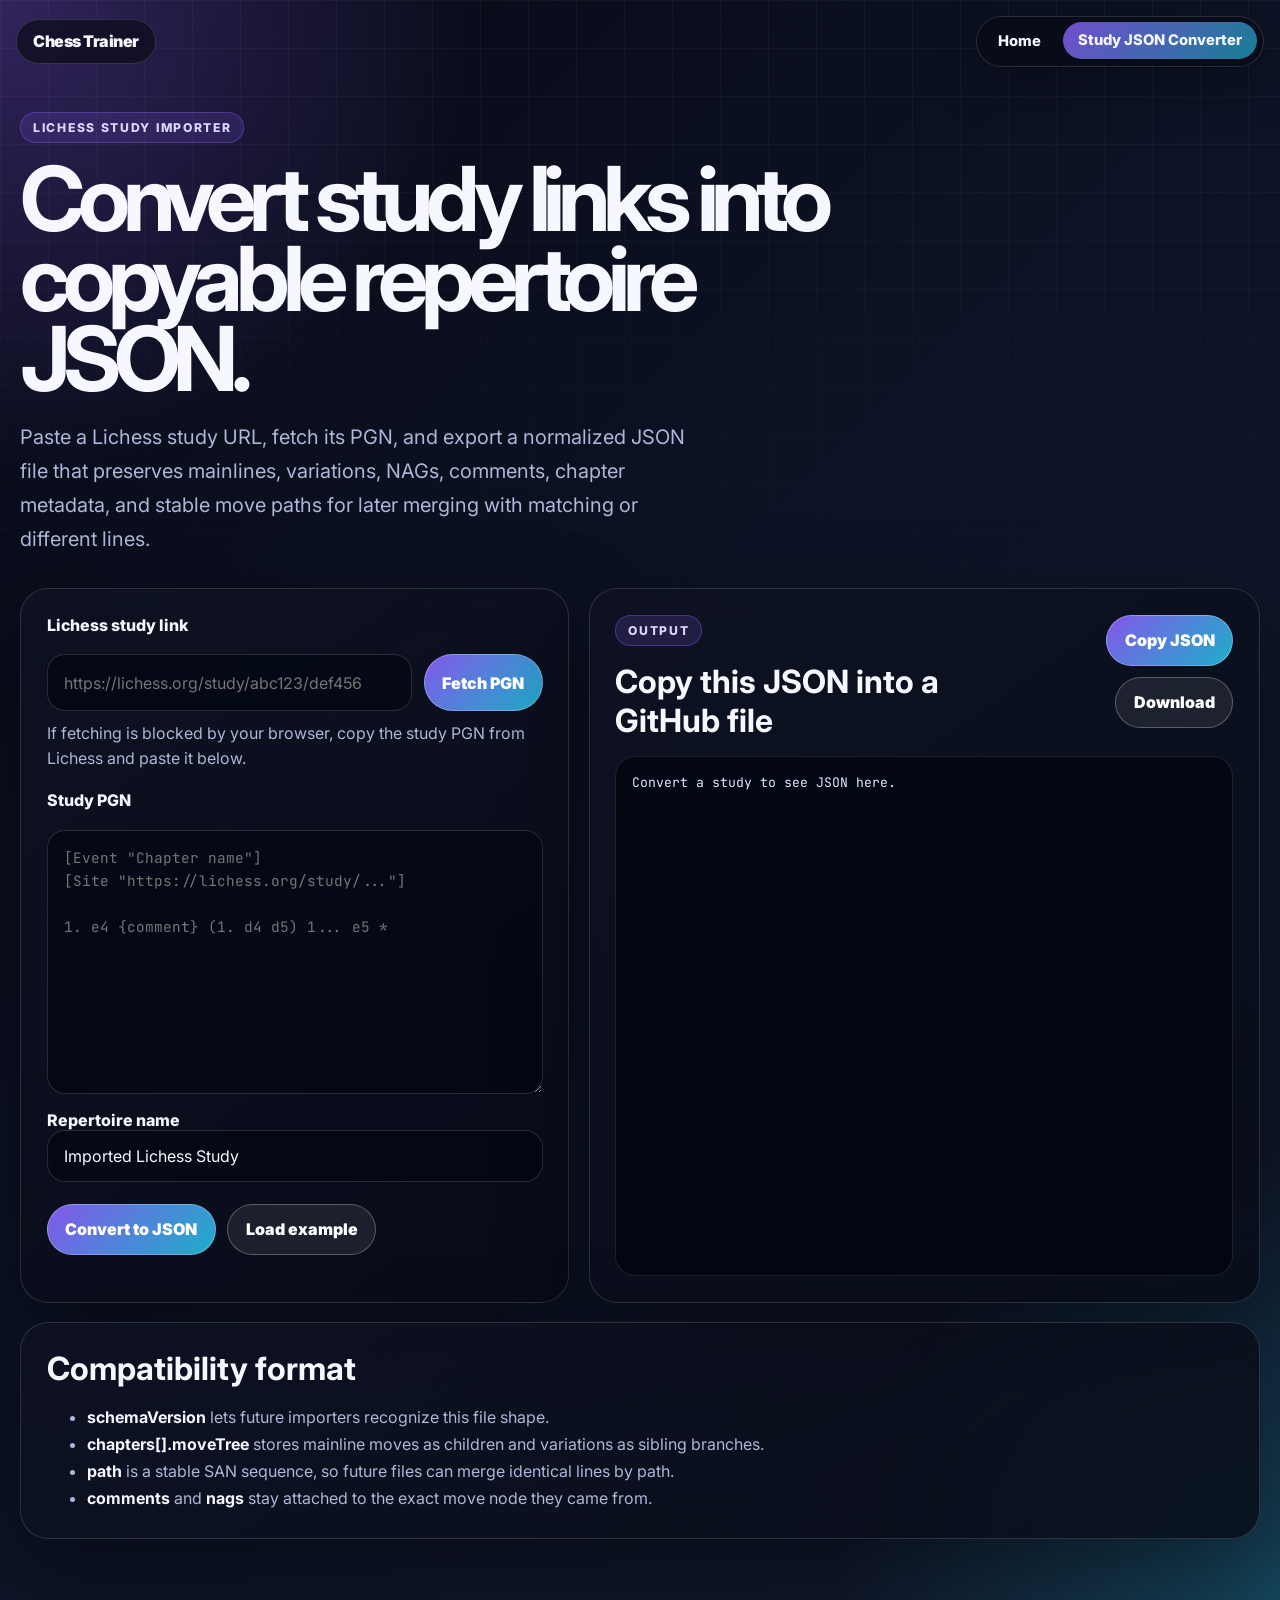
==== study-converter.html @ 354d492b "Add Lichess study JSON converter" ====
<!doctype html>
<html lang="en">
  <head>
    <meta charset="UTF-8" />
    <meta name="viewport" content="width=device-width, initial-scale=1.0" />
    <title>Lichess Study JSON Converter</title>
    <link rel="preconnect" href="https://fonts.googleapis.com" />
    <link rel="preconnect" href="https://fonts.gstatic.com" crossorigin />
    <link
      href="https://fonts.googleapis.com/css2?family=Inter:wght@400;500;600;700;800&family=JetBrains+Mono:wght@500;700&display=swap"
      rel="stylesheet"
    />
    <link rel="stylesheet" href="styles.css" />
    <link rel="stylesheet" href="study-converter.css" />
  </head>
  <body>
    <header class="top-nav" aria-label="Primary navigation">
      <a class="top-nav__brand" href="index.html">Chess Trainer</a>
      <nav class="top-nav__links" aria-label="Tools menu">
        <a href="index.html">Home</a>
        <a aria-current="page" href="study-converter.html">Study JSON Converter</a>
      </nav>
    </header>

    <main class="converter-shell" aria-labelledby="converter-title">
      <section class="converter-hero">
        <p class="eyebrow">Lichess study importer</p>
        <h1 id="converter-title">Convert study links into copyable repertoire JSON.</h1>
        <p class="intro">
          Paste a Lichess study URL, fetch its PGN, and export a normalized JSON file that
          preserves mainlines, variations, NAGs, comments, chapter metadata, and stable move
          paths for later merging with matching or different lines.
        </p>
      </section>

      <section class="converter-grid" aria-label="Study converter workspace">
        <form class="converter-card input-card" id="converter-form">
          <label for="study-url">Lichess study link</label>
          <div class="inline-control">
            <input
              id="study-url"
              type="url"
              placeholder="https://lichess.org/study/abc123/def456"
              autocomplete="url"
            />
            <button type="button" id="fetch-study">Fetch PGN</button>
          </div>
          <p class="field-help">
            If fetching is blocked by your browser, copy the study PGN from Lichess and paste it below.
          </p>

          <label for="study-pgn">Study PGN</label>
          <textarea
            id="study-pgn"
            spellcheck="false"
            placeholder='[Event "Chapter name"]&#10;[Site "https://lichess.org/study/..."]&#10;&#10;1. e4 {comment} (1. d4 d5) 1... e5 *'
          ></textarea>

          <div class="option-row">
            <label for="repertoire-name">Repertoire name</label>
            <input id="repertoire-name" type="text" value="Imported Lichess Study" />
          </div>

          <div class="button-row">
            <button type="submit">Convert to JSON</button>
            <button type="button" class="ghost-button" id="load-example">Load example</button>
          </div>
          <p class="status-message" id="converter-status" role="status"></p>
        </form>

        <section class="converter-card output-card" aria-labelledby="output-title">
          <div class="output-heading">
            <div>
              <p class="eyebrow">Output</p>
              <h2 id="output-title">Copy this JSON into a GitHub file</h2>
            </div>
            <div class="button-row compact">
              <button type="button" id="copy-json">Copy JSON</button>
              <button type="button" class="ghost-button" id="download-json">Download</button>
            </div>
          </div>
          <pre class="json-preview"><code id="json-output">Convert a study to see JSON here.</code></pre>
        </section>
      </section>

      <section class="converter-card schema-card" aria-labelledby="schema-title">
        <h2 id="schema-title">Compatibility format</h2>
        <ul>
          <li><strong>schemaVersion</strong> lets future importers recognize this file shape.</li>
          <li><strong>chapters[].moveTree</strong> stores mainline moves as children and variations as sibling branches.</li>
          <li><strong>path</strong> is a stable SAN sequence, so future files can merge identical lines by path.</li>
          <li><strong>comments</strong> and <strong>nags</strong> stay attached to the exact move node they came from.</li>
        </ul>
      </section>
    </main>

    <script type="module" src="study-converter.js"></script>
  </body>
</html>
---- styles.css ----
:root {
  color-scheme: dark;
  --bg: #080b16;
  --panel: rgba(14, 18, 34, 0.78);
  --panel-strong: rgba(22, 28, 51, 0.94);
  --text: #f7f8ff;
  --muted: #aeb7d8;
  --line: rgba(255, 255, 255, 0.14);
  --shadow: 0 30px 90px rgba(0, 0, 0, 0.42);
  --accent: #8b5cf6;
  --accent-2: #22d3ee;
  --accent-3: #f59e0b;
}

* {
  box-sizing: border-box;
}

body {
  min-height: 100vh;
  margin: 0;
  overflow-x: hidden;
  font-family: Inter, ui-sans-serif, system-ui, -apple-system, BlinkMacSystemFont,
    "Segoe UI", sans-serif;
  color: var(--text);
  background:
    radial-gradient(circle at top left, rgba(139, 92, 246, 0.32), transparent 30rem),
    radial-gradient(circle at bottom right, rgba(34, 211, 238, 0.24), transparent 28rem),
    linear-gradient(135deg, #070914 0%, #0d1326 48%, #11182c 100%);
}

body::before {
  position: fixed;
  inset: 0;
  z-index: -2;
  content: "";
  background-image:
    linear-gradient(rgba(255, 255, 255, 0.045) 1px, transparent 1px),
    linear-gradient(90deg, rgba(255, 255, 255, 0.045) 1px, transparent 1px);
  background-size: 48px 48px;
  mask-image: linear-gradient(to bottom, rgba(0, 0, 0, 0.88), transparent 80%);
}

.home-shell {
  display: grid;
  min-height: 100vh;
  place-items: center;
  padding: clamp(1.25rem, 4vw, 4rem);
}

.hero-card {
  position: relative;
  display: grid;
  width: min(1120px, 100%);
  gap: clamp(2rem, 5vw, 4rem);
  padding: clamp(1.25rem, 4vw, 4rem);
  overflow: hidden;
  background: linear-gradient(145deg, var(--panel), rgba(8, 11, 22, 0.74));
  border: 1px solid var(--line);
  border-radius: 34px;
  box-shadow: var(--shadow);
  backdrop-filter: blur(22px);
}

.hero-card::after {
  position: absolute;
  inset: 1px;
  pointer-events: none;
  content: "";
  border: 1px solid rgba(255, 255, 255, 0.08);
  border-radius: 33px;
}

.ambient {
  position: absolute;
  width: 22rem;
  height: 22rem;
  pointer-events: none;
  border-radius: 999px;
  filter: blur(22px);
  opacity: 0.48;
  animation: float 9s ease-in-out infinite alternate;
}

.ambient-one {
  top: -9rem;
  right: 18%;
  background: rgba(139, 92, 246, 0.48);
}

.ambient-two {
  right: -10rem;
  bottom: 4rem;
  background: rgba(34, 211, 238, 0.34);
  animation-delay: -2.5s;
}

.ambient-three {
  bottom: -12rem;
  left: 6rem;
  background: rgba(245, 158, 11, 0.24);
  animation-delay: -5s;
}

.hero-content,
.menu-launcher,
.mode-menu {
  position: relative;
  z-index: 1;
}

.eyebrow {
  width: fit-content;
  margin: 0 0 1rem;
  padding: 0.45rem 0.75rem;
  font-size: 0.76rem;
  font-weight: 800;
  letter-spacing: 0.14em;
  text-transform: uppercase;
  color: #dcd6ff;
  background: rgba(139, 92, 246, 0.16);
  border: 1px solid rgba(139, 92, 246, 0.38);
  border-radius: 999px;
}

h1 {
  max-width: 850px;
  margin: 0;
  font-size: clamp(2.7rem, 8vw, 6.9rem);
  line-height: 0.89;
  letter-spacing: -0.08em;
}

.intro {
  max-width: 680px;
  margin: 1.35rem 0 0;
  font-size: clamp(1rem, 2vw, 1.25rem);
  line-height: 1.7;
  color: var(--muted);
}

.menu-launcher {
  display: flex;
  justify-content: center;
  margin-top: -1rem;
}

.menu-toggle {
  display: inline-flex;
  align-items: center;
  gap: 0.8rem;
  padding: 0.9rem 1.15rem;
  font: inherit;
  font-weight: 800;
  letter-spacing: -0.02em;
  color: var(--text);
  cursor: pointer;
  background:
    linear-gradient(135deg, rgba(139, 92, 246, 0.8), rgba(34, 211, 238, 0.7)),
    rgba(255, 255, 255, 0.12);
  border: 1px solid rgba(255, 255, 255, 0.34);
  border-radius: 999px;
  box-shadow: 0 18px 55px rgba(34, 211, 238, 0.18);
  transition: transform 220ms ease, box-shadow 220ms ease;
}

.menu-toggle:hover,
.menu-toggle:focus-visible {
  transform: translateY(-3px);
  box-shadow: 0 22px 70px rgba(139, 92, 246, 0.28);
  outline: none;
}

.menu-toggle__orb {
  width: 0.72rem;
  height: 0.72rem;
  background: #ffffff;
  border-radius: 999px;
  box-shadow: 0 0 22px rgba(255, 255, 255, 0.9);
}

.menu-toggle__chevron {
  display: inline-block;
  transition: transform 220ms ease;
}

.menu-toggle[aria-expanded="false"] .menu-toggle__chevron {
  transform: rotate(-90deg);
}

.mode-menu {
  display: grid;
  grid-template-columns: repeat(3, minmax(0, 1fr));
  gap: 1rem;
  max-height: 900px;
  opacity: 1;
  transform-origin: top center;
  transition: max-height 320ms ease, opacity 220ms ease, transform 320ms ease;
}

.mode-menu:not(.is-open) {
  max-height: 0;
  overflow: hidden;
  opacity: 0;
  transform: translateY(-18px) scale(0.98);
}

.mode-card {
  --card-accent: var(--accent);
  position: relative;
  display: grid;
  grid-template-columns: auto 1fr;
  gap: 1rem;
  min-height: 142px;
  padding: 1.25rem;
  overflow: hidden;
  color: var(--text);
  text-align: left;
  cursor: pointer;
  background: linear-gradient(150deg, var(--panel-strong), rgba(255, 255, 255, 0.045));
  border: 1px solid rgba(255, 255, 255, 0.12);
  border-radius: 24px;
  box-shadow: 0 20px 45px rgba(0, 0, 0, 0.2);
  transition:
    transform 220ms ease,
    border-color 220ms ease,
    box-shadow 220ms ease,
    background 220ms ease;
}

.mode-card::before {
  position: absolute;
  inset: auto -20% -55% 26%;
  height: 125px;
  content: "";
  background: radial-gradient(circle, color-mix(in srgb, var(--card-accent) 58%, transparent), transparent 65%);
  opacity: 0.75;
  transition: transform 220ms ease, opacity 220ms ease;
}

.mode-card:hover,
.mode-card:focus-visible,
.mode-card.is-active {
  transform: translateY(-8px) scale(1.015);
  background: linear-gradient(150deg, rgba(30, 37, 67, 0.96), rgba(255, 255, 255, 0.08));
  border-color: color-mix(in srgb, var(--card-accent) 70%, white 10%);
  box-shadow: 0 26px 70px color-mix(in srgb, var(--card-accent) 28%, black 72%);
  outline: none;
}

.mode-card:hover::before,
.mode-card:focus-visible::before,
.mode-card.is-active::before {
  transform: translateY(-18px) scale(1.18);
  opacity: 1;
}

.mode-icon {
  display: grid;
  width: 3.25rem;
  height: 3.25rem;
  place-items: center;
  font-size: 1.55rem;
  background: color-mix(in srgb, var(--card-accent) 16%, transparent);
  border: 1px solid color-mix(in srgb, var(--card-accent) 38%, transparent);
  border-radius: 18px;
}

.mode-card strong,
.mode-card small {
  display: block;
}

.mode-card strong {
  margin-top: 0.2rem;
  font-size: 1.05rem;
  letter-spacing: -0.02em;
}

.mode-card small {
  margin-top: 0.45rem;
  line-height: 1.55;
  color: var(--muted);
}

.survival {
  --card-accent: #10b981;
}

.timed {
  --card-accent: #f59e0b;
}

.chapter {
  --card-accent: #ec4899;
}

.weakness {
  --card-accent: #ef4444;
}

.flashcards {
  --card-accent: #22d3ee;
}

@keyframes float {
  from {
    transform: translate3d(-1rem, 0, 0) scale(1);
  }
  to {
    transform: translate3d(1rem, 1.6rem, 0) scale(1.08);
  }
}

@media (max-width: 850px) {
  .mode-menu {
    grid-template-columns: repeat(2, minmax(0, 1fr));
  }
}

@media (max-width: 620px) {
  .home-shell {
    place-items: stretch;
  }

  .hero-card {
    border-radius: 26px;
  }

  .mode-menu {
    grid-template-columns: 1fr;
  }

  .mode-card {
    min-height: 118px;
  }
}

.top-nav {
  position: fixed;
  top: 1rem;
  right: 1rem;
  left: 1rem;
  z-index: 10;
  display: flex;
  gap: 1rem;
  align-items: center;
  justify-content: space-between;
  pointer-events: none;
}

.top-nav__brand,
.top-nav__links {
  pointer-events: auto;
}

.top-nav__brand,
.top-nav__links a {
  color: var(--text);
  text-decoration: none;
}

.top-nav__brand {
  display: inline-flex;
  align-items: center;
  min-height: 2.8rem;
  padding: 0 1rem;
  font-weight: 900;
  letter-spacing: -0.03em;
  background: rgba(8, 11, 22, 0.66);
  border: 1px solid var(--line);
  border-radius: 999px;
  backdrop-filter: blur(18px);
}

.top-nav__links {
  display: flex;
  flex-wrap: wrap;
  gap: 0.45rem;
  justify-content: flex-end;
  max-width: min(100%, 42rem);
  padding: 0.35rem;
  background: rgba(8, 11, 22, 0.72);
  border: 1px solid var(--line);
  border-radius: 999px;
  box-shadow: 0 18px 50px rgba(0, 0, 0, 0.28);
  backdrop-filter: blur(18px);
}

.top-nav__links a {
  display: inline-flex;
  align-items: center;
  min-height: 2.35rem;
  padding: 0 0.95rem;
  font-size: 0.92rem;
  font-weight: 800;
  border-radius: 999px;
  transition: background 180ms ease, transform 180ms ease;
}

.top-nav__links a:hover,
.top-nav__links a:focus-visible,
.top-nav__links a[aria-current="page"] {
  background: linear-gradient(135deg, rgba(139, 92, 246, 0.82), rgba(34, 211, 238, 0.58));
  outline: none;
  transform: translateY(-1px);
}

.mode-card {
  text-decoration: none;
}

.converter {
  --card-accent: #a3e635;
}

@media (max-width: 620px) {
  .top-nav {
    position: absolute;
    align-items: stretch;
  }

  .top-nav,
  .top-nav__links {
    flex-direction: column;
  }

  .top-nav__brand,
  .top-nav__links {
    border-radius: 22px;
  }

  .top-nav__links a {
    justify-content: center;
  }
}
---- study-converter.css ----
.converter-shell {
  width: min(1240px, calc(100% - 2rem));
  min-height: 100vh;
  margin: 0 auto;
  padding: 7rem 0 4rem;
}

.converter-hero {
  max-width: 880px;
  margin-bottom: 2rem;
}

.converter-hero h1 {
  max-width: 960px;
  font-size: clamp(2.4rem, 7vw, 5.8rem);
}

.converter-grid {
  display: grid;
  grid-template-columns: minmax(20rem, 0.9fr) minmax(22rem, 1.1fr);
  gap: 1.2rem;
  align-items: stretch;
}

.converter-card {
  position: relative;
  z-index: 1;
  padding: clamp(1.1rem, 3vw, 1.6rem);
  background: linear-gradient(145deg, var(--panel), rgba(8, 11, 22, 0.82));
  border: 1px solid var(--line);
  border-radius: 28px;
  box-shadow: var(--shadow);
  backdrop-filter: blur(20px);
}

.input-card,
.output-card {
  display: grid;
  gap: 1rem;
}

label,
.option-row label {
  display: block;
  font-weight: 800;
  color: #f7f8ff;
}

input,
textarea {
  width: 100%;
  padding: 0.95rem 1rem;
  font: inherit;
  color: var(--text);
  background: rgba(4, 8, 18, 0.72);
  border: 1px solid rgba(255, 255, 255, 0.14);
  border-radius: 18px;
  outline: none;
}

textarea {
  min-height: 260px;
  resize: vertical;
  font-family: "JetBrains Mono", ui-monospace, SFMono-Regular, Menlo, monospace;
  font-size: 0.9rem;
  line-height: 1.6;
}

input:focus,
textarea:focus {
  border-color: rgba(34, 211, 238, 0.72);
  box-shadow: 0 0 0 4px rgba(34, 211, 238, 0.12);
}

.inline-control {
  display: grid;
  grid-template-columns: 1fr auto;
  gap: 0.7rem;
}

.field-help,
.status-message {
  margin: -0.35rem 0 0;
  color: var(--muted);
  line-height: 1.55;
}

.status-message[data-type="success"] {
  color: #86efac;
}

.status-message[data-type="error"] {
  color: #fca5a5;
}

.status-message[data-type="info"] {
  color: #93c5fd;
}

.button-row {
  display: flex;
  flex-wrap: wrap;
  gap: 0.7rem;
  align-items: center;
}

.button-row.compact {
  justify-content: flex-end;
}

button,
.ghost-button {
  padding: 0.9rem 1.1rem;
  font: inherit;
  font-weight: 900;
  color: #ffffff;
  cursor: pointer;
  background: linear-gradient(135deg, rgba(139, 92, 246, 0.95), rgba(34, 211, 238, 0.82));
  border: 1px solid rgba(255, 255, 255, 0.28);
  border-radius: 999px;
}

button:hover,
button:focus-visible {
  transform: translateY(-2px);
  outline: none;
  box-shadow: 0 14px 36px rgba(34, 211, 238, 0.18);
}

button:disabled {
  cursor: wait;
  opacity: 0.62;
}

.ghost-button {
  background: rgba(255, 255, 255, 0.08);
}

.output-heading {
  display: flex;
  gap: 1rem;
  align-items: flex-start;
  justify-content: space-between;
}

.output-heading h2,
.schema-card h2 {
  margin: 0;
  font-size: clamp(1.35rem, 3vw, 2rem);
}

.json-preview {
  min-height: 520px;
  max-height: 720px;
  margin: 0;
  padding: 1rem;
  overflow: auto;
  color: #dbeafe;
  background: rgba(3, 7, 18, 0.88);
  border: 1px solid rgba(255, 255, 255, 0.1);
  border-radius: 20px;
}

.json-preview code {
  white-space: pre;
  font-family: "JetBrains Mono", ui-monospace, SFMono-Regular, Menlo, monospace;
  font-size: 0.82rem;
  line-height: 1.55;
}

.schema-card {
  margin-top: 1.2rem;
}

.schema-card ul {
  margin-bottom: 0;
  color: var(--muted);
  line-height: 1.7;
}

.schema-card strong {
  color: var(--text);
}

@media (max-width: 900px) {
  .converter-grid,
  .inline-control {
    grid-template-columns: 1fr;
  }

  .output-heading {
    display: grid;
  }

  .button-row.compact {
    justify-content: flex-start;
  }
}
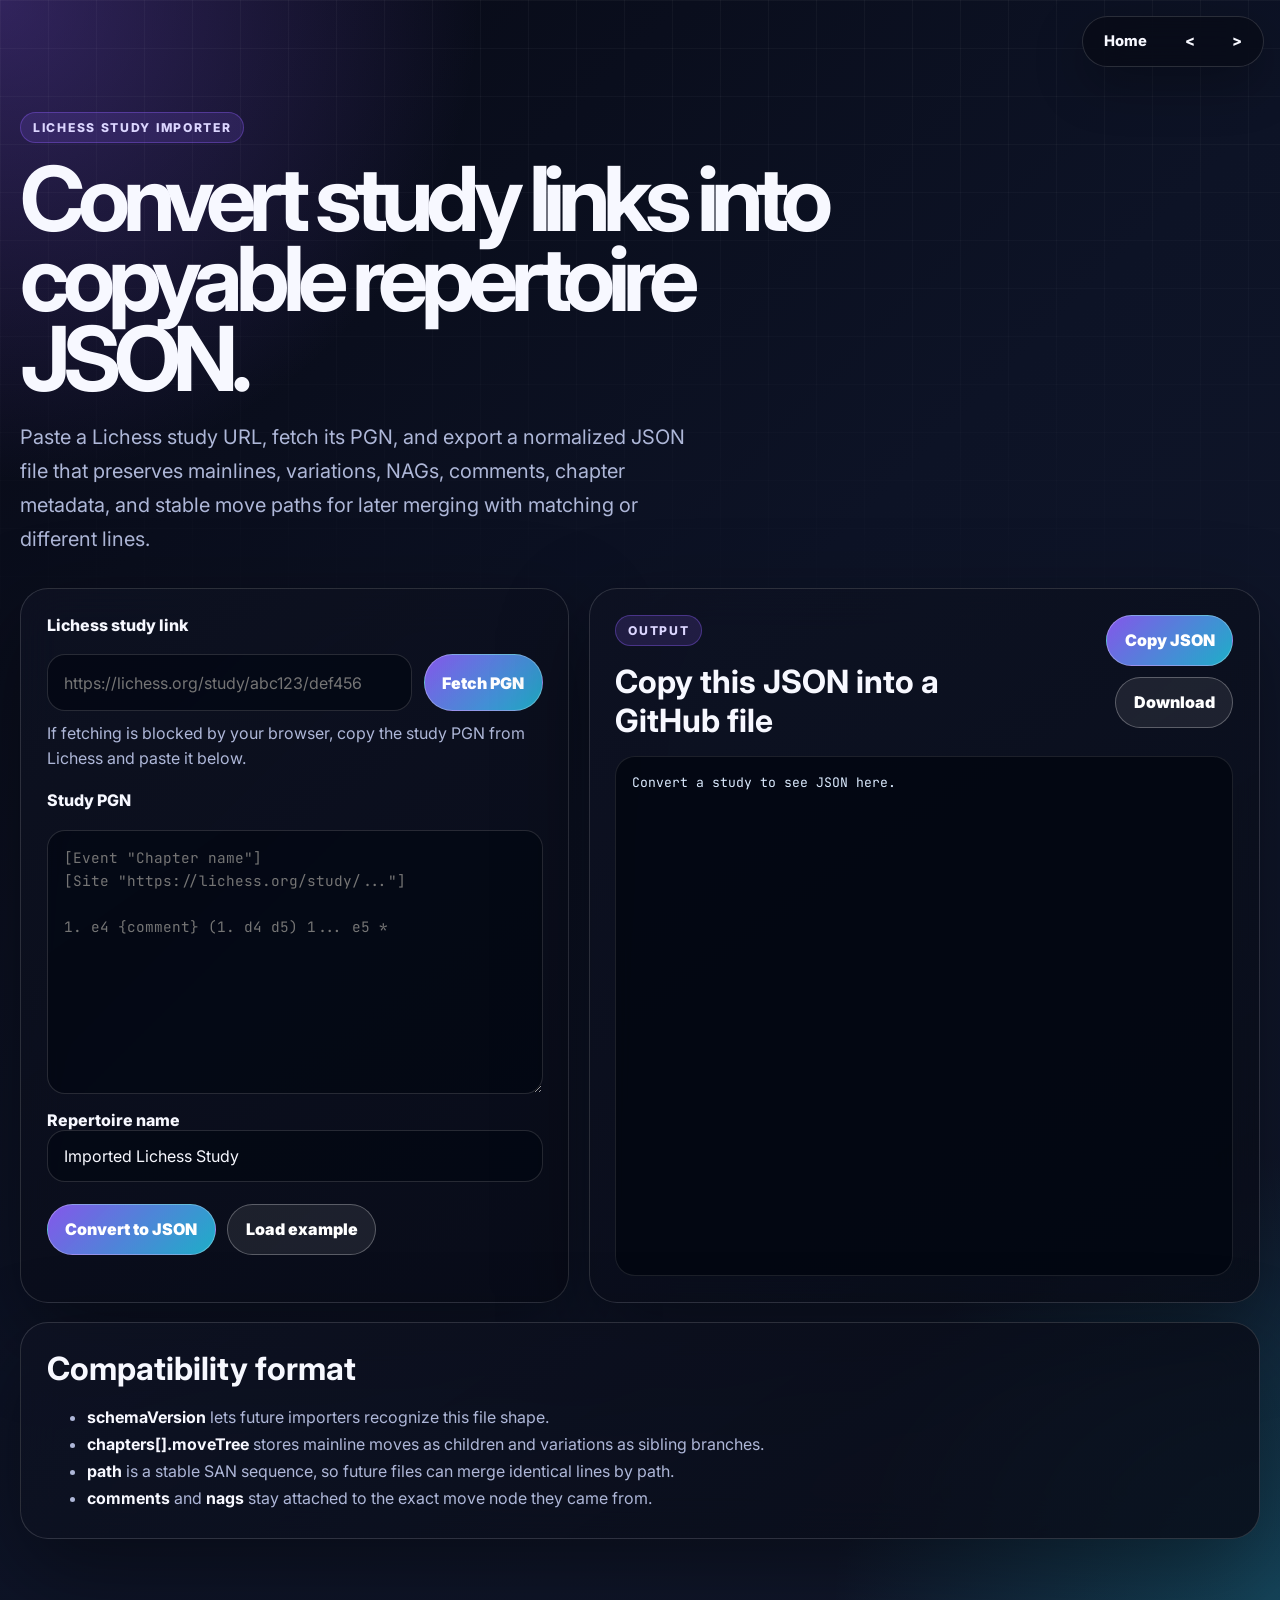
==== commit daa27c7e: "Update top navigation controls" ====
--- a/study-converter.html
+++ b/study-converter.html
@@ -15,10 +15,10 @@
   </head>
   <body>
     <header class="top-nav" aria-label="Primary navigation">
-      <a class="top-nav__brand" href="index.html">Chess Trainer</a>
-      <nav class="top-nav__links" aria-label="Tools menu">
-        <a href="index.html">Home</a>
-        <a aria-current="page" href="study-converter.html">Study JSON Converter</a>
+      <nav class="top-nav__controls" aria-label="Browser controls">
+        <a class="top-nav__button" href="index.html">Home</a>
+        <button class="top-nav__button" type="button" data-history="back" aria-label="Go back">&lt;</button>
+        <button class="top-nav__button" type="button" data-history="forward" aria-label="Go forward">&gt;</button>
       </nav>
     </header>
 
@@ -94,6 +94,7 @@
       </section>
     </main>
 
+    <script src="nav.js"></script>
     <script type="module" src="study-converter.js"></script>
   </body>
 </html>
--- a/styles.css
+++ b/styles.css
@@ -345,41 +345,18 @@
   display: flex;
   gap: 1rem;
   align-items: center;
-  justify-content: space-between;
+  justify-content: flex-end;
   pointer-events: none;
 }
 
-.top-nav__brand,
-.top-nav__links {
-  pointer-events: auto;
-}
-
-.top-nav__brand,
-.top-nav__links a {
-  color: var(--text);
-  text-decoration: none;
-}
-
-.top-nav__brand {
-  display: inline-flex;
-  align-items: center;
-  min-height: 2.8rem;
-  padding: 0 1rem;
-  font-weight: 900;
-  letter-spacing: -0.03em;
-  background: rgba(8, 11, 22, 0.66);
-  border: 1px solid var(--line);
-  border-radius: 999px;
-  backdrop-filter: blur(18px);
-}
-
-.top-nav__links {
+.top-nav__controls {
   display: flex;
   flex-wrap: wrap;
   gap: 0.45rem;
   justify-content: flex-end;
   max-width: min(100%, 42rem);
   padding: 0.35rem;
+  pointer-events: auto;
   background: rgba(8, 11, 22, 0.72);
   border: 1px solid var(--line);
   border-radius: 999px;
@@ -387,20 +364,27 @@
   backdrop-filter: blur(18px);
 }
 
-.top-nav__links a {
+.top-nav__button {
   display: inline-flex;
   align-items: center;
+  justify-content: center;
+  min-width: 2.35rem;
   min-height: 2.35rem;
   padding: 0 0.95rem;
+  font: inherit;
   font-size: 0.92rem;
   font-weight: 800;
+  color: var(--text);
+  text-decoration: none;
+  cursor: pointer;
+  background: transparent;
+  border: 0;
   border-radius: 999px;
   transition: background 180ms ease, transform 180ms ease;
 }
 
-.top-nav__links a:hover,
-.top-nav__links a:focus-visible,
-.top-nav__links a[aria-current="page"] {
+.top-nav__button:hover,
+.top-nav__button:focus-visible {
   background: linear-gradient(135deg, rgba(139, 92, 246, 0.82), rgba(34, 211, 238, 0.58));
   outline: none;
   transform: translateY(-1px);
@@ -421,16 +405,11 @@
   }
 
   .top-nav,
-  .top-nav__links {
+  .top-nav__controls {
     flex-direction: column;
   }
 
-  .top-nav__brand,
-  .top-nav__links {
+  .top-nav__controls {
     border-radius: 22px;
   }
-
-  .top-nav__links a {
-    justify-content: center;
-  }
-}
+}
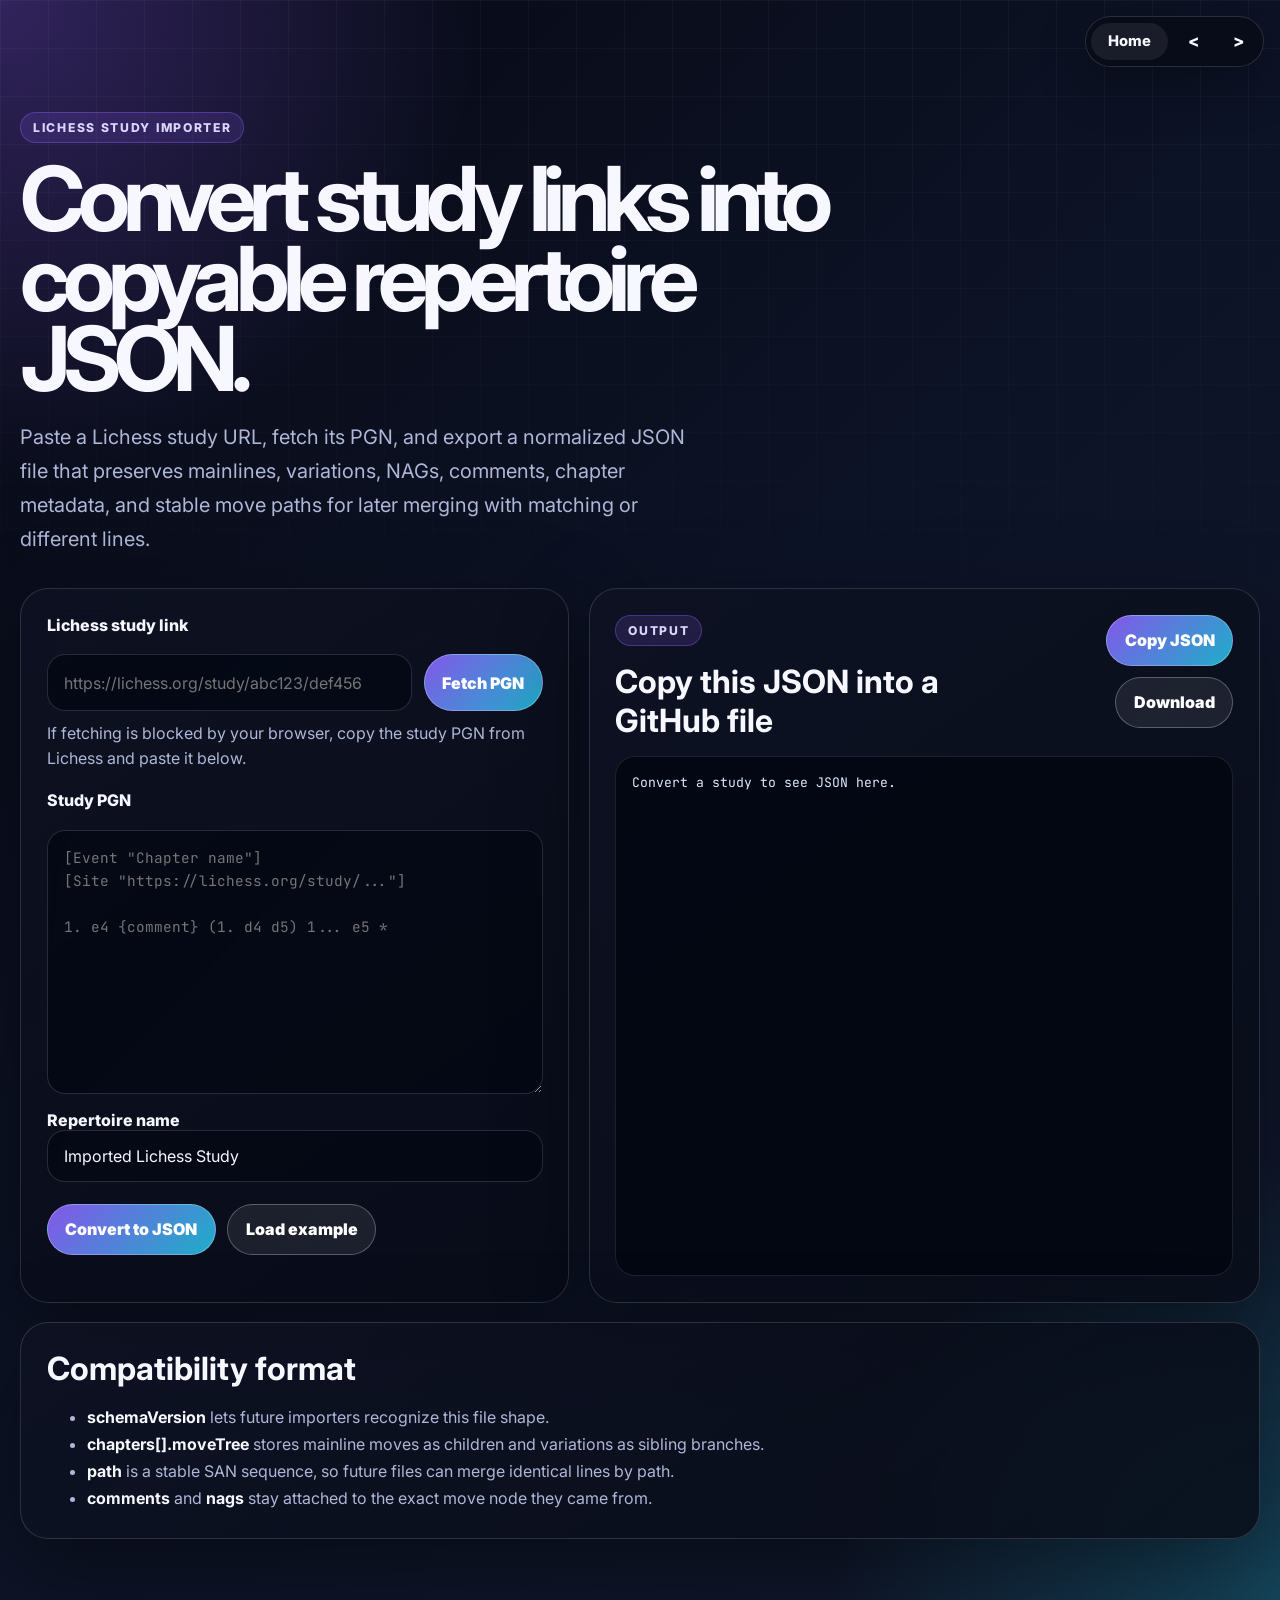
==== commit 18a06708: "Fix shared top navigation controls" ====
--- a/study-converter.html
+++ b/study-converter.html
@@ -16,9 +16,9 @@
   <body>
     <header class="top-nav" aria-label="Primary navigation">
       <nav class="top-nav__controls" aria-label="Browser controls">
-        <a class="top-nav__button" href="index.html">Home</a>
-        <button class="top-nav__button" type="button" data-history="back" aria-label="Go back">&lt;</button>
-        <button class="top-nav__button" type="button" data-history="forward" aria-label="Go forward">&gt;</button>
+        <a class="top-nav__button top-nav__button--home" href="index.html" data-nav-home>Home</a>
+        <button class="top-nav__button top-nav__button--icon" type="button" data-history="back" aria-label="Go back">&lt;</button>
+        <button class="top-nav__button top-nav__button--icon" type="button" data-history="forward" aria-label="Go forward">&gt;</button>
       </nav>
     </header>
 
--- a/styles.css
+++ b/styles.css
@@ -413,3 +413,48 @@
     border-radius: 22px;
   }
 }
+
+.board-page .app-shell {
+  padding-top: clamp(6rem, 9vw, 7.5rem);
+}
+
+.top-nav .top-nav__button {
+  display: inline-flex;
+  align-items: center;
+  justify-content: center;
+  min-width: 2.35rem;
+  min-height: 2.35rem;
+  padding: 0 0.95rem;
+  font: inherit;
+  font-size: 0.92rem;
+  font-weight: 800;
+  line-height: 1;
+  color: var(--text);
+  text-decoration: none;
+  cursor: pointer;
+  background: transparent;
+  border: 0;
+  border-radius: 999px;
+  box-shadow: none;
+  transition: background 180ms ease, transform 180ms ease, box-shadow 180ms ease;
+}
+
+.top-nav .top-nav__button--home {
+  padding-inline: 1.05rem;
+  background: rgba(255, 255, 255, 0.07);
+}
+
+.top-nav .top-nav__button--icon {
+  width: 2.35rem;
+  padding: 0;
+  font-size: 1.05rem;
+}
+
+.top-nav .top-nav__button:hover,
+.top-nav .top-nav__button:focus-visible {
+  color: #ffffff;
+  background: linear-gradient(135deg, rgba(139, 92, 246, 0.82), rgba(34, 211, 238, 0.58));
+  outline: none;
+  box-shadow: 0 10px 28px rgba(34, 211, 238, 0.16);
+  transform: translateY(-1px);
+}
